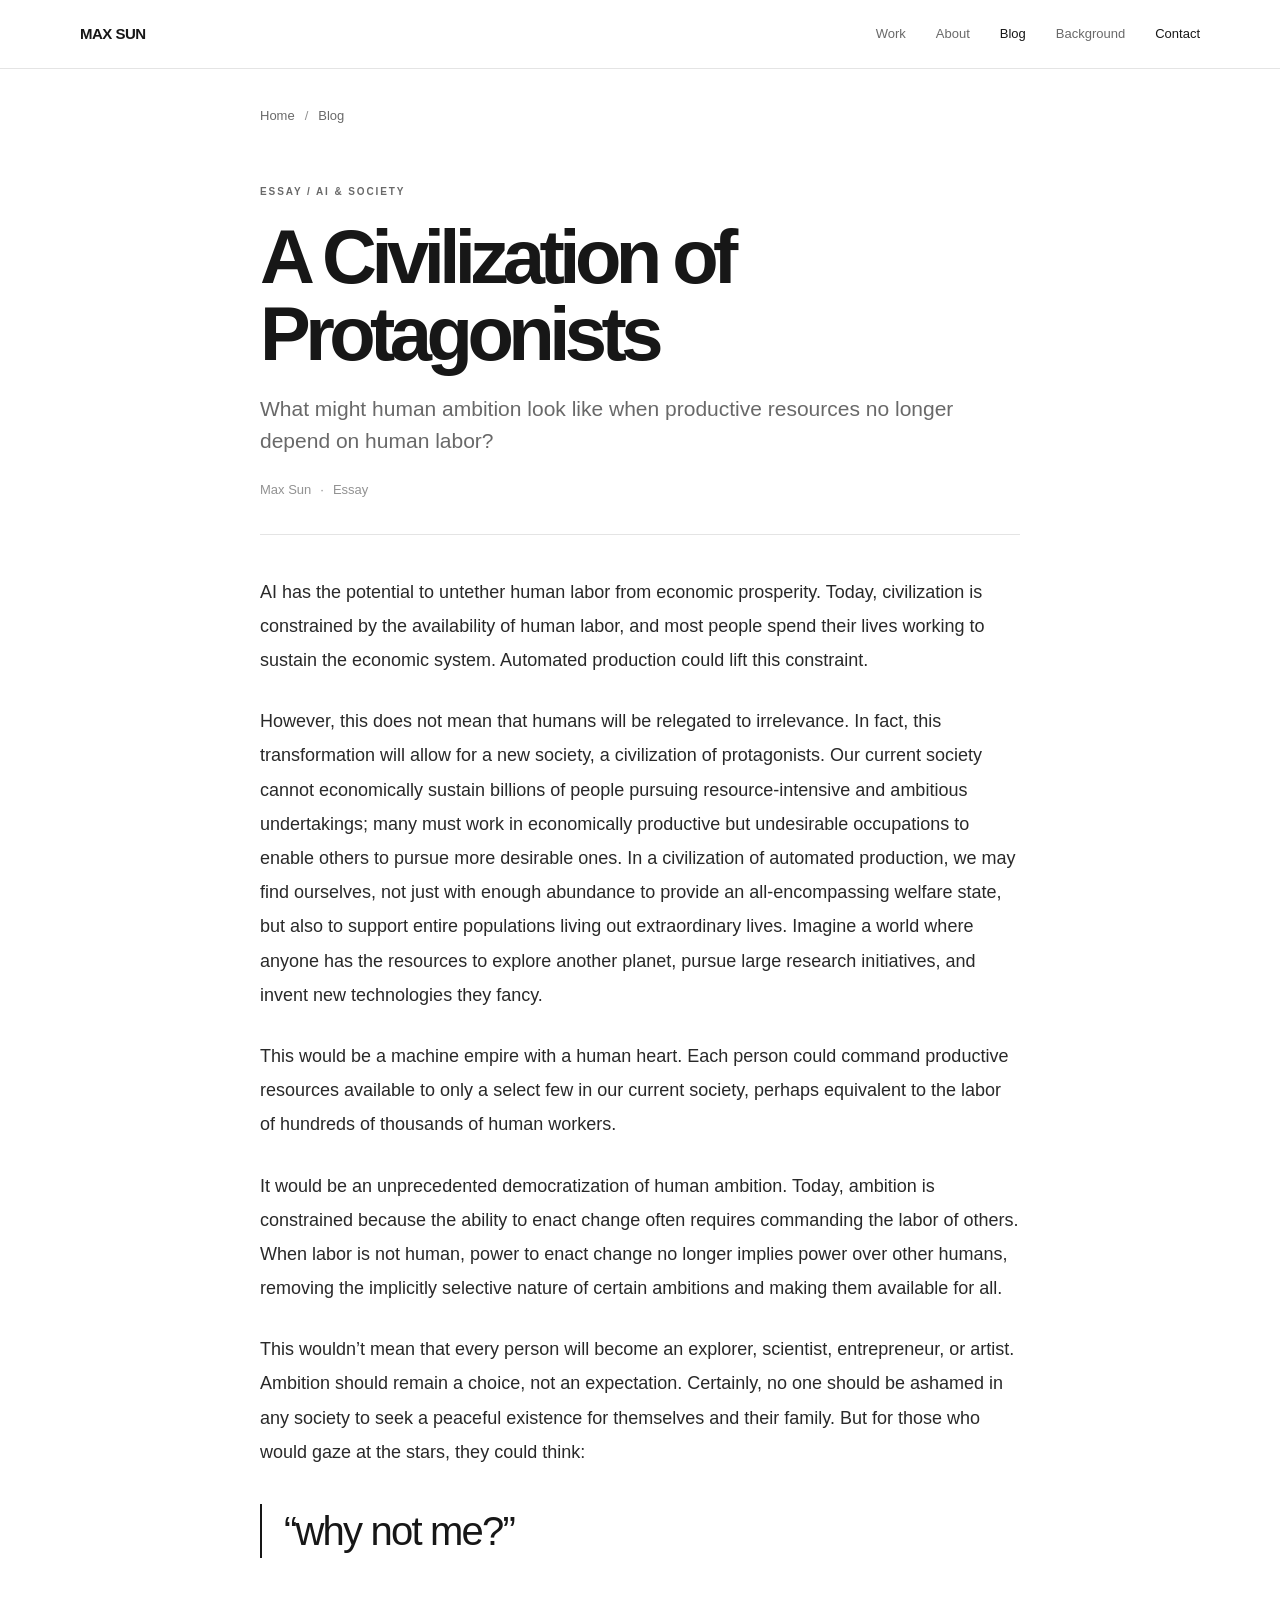
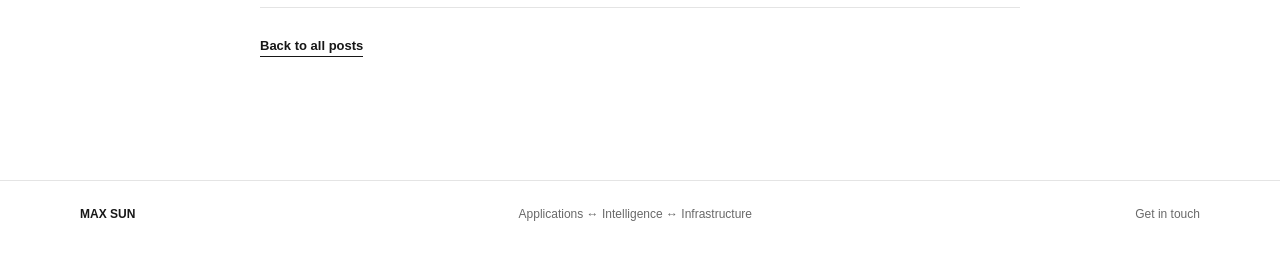
==== blog/a-civilization-of-protagonists/index.html @ 6533f036 "Add personal blog and first essay" ====
<!doctype html>
<html lang="en">
<head>
  <meta charset="utf-8">
  <meta name="viewport" content="width=device-width, initial-scale=1">
  <meta name="color-scheme" content="light">
  <meta name="description" content="A Civilization of Protagonists by Max Sun: how automated production could expand human ambition.">
  <title>A Civilization of Protagonists — Max Sun</title>
  <link rel="icon" type="image/svg+xml" href="/icon.svg">
  <link rel="stylesheet" href="/blog.css">
</head>
<body>
  <header class="nav">
    <div class="wrap nav-inner">
      <a class="wordmark" href="/" aria-label="Max Sun — home">MAX SUN</a>
      <nav class="nav-links" aria-label="Main navigation">
        <a href="/#work">Work</a><a href="/#about">About</a><a href="/blog/" aria-current="page">Blog</a><a class="optional" href="/#background">Background</a><a href="mailto:max-sm-yc@gmail.com">Contact</a>
      </nav>
    </div>
  </header>
  <main class="article-main">
    <nav class="breadcrumbs" aria-label="Breadcrumb">
      <a href="/">Home</a><span aria-hidden="true">/</span><a href="/blog/">Blog</a>
    </nav>
    <article>
      <header class="article-header">
        <p class="overline">Essay / AI &amp; Society</p>
        <h1>A Civilization of Protagonists</h1>
        <p class="article-deck">What might human ambition look like when productive resources no longer depend on human labor?</p>
        <p class="article-byline"><span>Max Sun</span><span aria-hidden="true">·</span><span>Essay</span></p>
      </header>
      <div class="article-content">
        <p>AI has the potential to untether human labor from economic prosperity. Today, civilization is constrained by the availability of human labor, and most people spend their lives working to sustain the economic system. Automated production could lift this constraint.</p>
        <p>However, this does not mean that humans will be relegated to irrelevance. In fact, this transformation will allow for a new society, a civilization of protagonists. Our current society cannot economically sustain billions of people pursuing resource-intensive and ambitious undertakings; many must work in economically productive but undesirable occupations to enable others to pursue more desirable ones. In a civilization of automated production, we may find ourselves, not just with enough abundance to provide an all-encompassing welfare state, but also to support entire populations living out extraordinary lives. Imagine a world where anyone has the resources to explore another planet, pursue large research initiatives, and invent new technologies they fancy.</p>
        <p>This would be a machine empire with a human heart. Each person could command productive resources available to only a select few in our current society, perhaps equivalent to the labor of hundreds of thousands of human workers.</p>
        <p>It would be an unprecedented democratization of human ambition. Today, ambition is constrained because the ability to enact change often requires commanding the labor of others. When labor is not human, power to enact change no longer implies power over other humans, removing the implicitly selective nature of certain ambitions and making them available for all.</p>
        <p>This wouldn’t mean that every person will become an explorer, scientist, entrepreneur, or artist. Ambition should remain a choice, not an expectation. Certainly, no one should be ashamed in any society to seek a peaceful existence for themselves and their family. But for those who would gaze at the stars, they could think:</p>
        <blockquote><p>“why not me?”</p></blockquote>
      </div>
      <footer class="article-end"><a href="/blog/">Back to all posts</a></footer>
    </article>
  </main>
  <footer>
    <div class="wrap footer-inner"><strong>MAX SUN</strong><span>Applications ↔ Intelligence ↔ Infrastructure</span><a href="mailto:max-sm-yc@gmail.com">Get in touch</a></div>
  </footer>
</body>
</html>
---- blog.css ----
:root { --ink:#171717; --muted:#696969; --faint:#929292; --line:#e4e4e4; --canvas:#fff; --soft:#f7f7f7; --max:1120px; --header:68px; }
*, *::before, *::after { box-sizing:border-box; }
html { scroll-behavior:smooth; scroll-padding-top:90px; }
body { margin:0; background:var(--canvas); color:var(--ink); font-family:Inter,ui-sans-serif,-apple-system,BlinkMacSystemFont,"Segoe UI",sans-serif; font-size:16px; line-height:1.6; -webkit-font-smoothing:antialiased; }
a { color:inherit; text-decoration:none; }
a:focus-visible { outline:2px solid var(--ink); outline-offset:4px; }
h1,h2,h3,p { margin-top:0; }
.wrap { width:min(calc(100% - 88px),var(--max)); margin-inline:auto; }
.nav { position:sticky; top:0; z-index:10; background:rgba(255,255,255,.94); border-bottom:1px solid var(--line); backdrop-filter:blur(16px); }
.nav-inner { height:var(--header); display:flex; align-items:center; justify-content:space-between; gap:24px; }
.wordmark { font-weight:750; letter-spacing:-.035em; font-size:15px; white-space:nowrap; }
.nav-links { display:flex; align-items:center; gap:30px; color:var(--muted); font-size:13px; }
.nav-links a:hover, .nav-links a[aria-current="page"] { color:var(--ink); }
.nav-links a:last-child { color:var(--ink); }
.overline { color:var(--muted); font-size:10px; letter-spacing:.19em; text-transform:uppercase; font-weight:750; }
.page-main { min-height:calc(100vh - var(--header)); }
.page-intro { padding:82px 0 52px; border-bottom:1px solid var(--line); }
.page-intro h1 { font-size:clamp(54px,8vw,94px); font-weight:690; line-height:.98; letter-spacing:-.078em; margin:20px 0 18px; }
.page-deck { max-width:640px; color:var(--muted); font-size:20px; line-height:1.65; margin:0; }
.post-list { padding:0 0 88px; }
.post-card { display:grid; grid-template-columns:minmax(120px,190px) minmax(0,1fr); gap:38px; padding:34px 0 39px; border-bottom:1px solid var(--line); }
.post-kind { color:var(--faint); font-size:11px; font-weight:700; letter-spacing:.11em; text-transform:uppercase; }
.post-title { font-size:clamp(25px,3vw,36px); font-weight:680; line-height:1.16; letter-spacing:-.055em; margin:0 0 12px; }
.post-title a:hover { text-decoration:underline; text-decoration-thickness:1px; text-underline-offset:5px; }
.post-summary { max-width:690px; color:var(--muted); font-size:16px; line-height:1.8; margin:0 0 20px; }
.read-link { display:inline-block; font-size:13px; font-weight:700; border-bottom:1px solid currentColor; padding-bottom:3px; }
.read-link:hover { color:var(--muted); }
.article-main { width:min(calc(100% - 88px),760px); margin-inline:auto; padding:37px 0 92px; }
.breadcrumbs { display:flex; gap:10px; align-items:center; color:var(--muted); font-size:13px; margin-bottom:57px; }
.breadcrumbs span { color:var(--faint); }
.breadcrumbs a:hover { color:var(--ink); text-decoration:underline; text-underline-offset:3px; }
.article-header { border-bottom:1px solid var(--line); padding-bottom:33px; margin-bottom:40px; }
.article-header h1 { font-size:clamp(43px,7.4vw,76px); font-weight:690; line-height:1.02; letter-spacing:-.073em; margin:18px 0 20px; }
.article-deck { color:var(--muted); font-size:21px; line-height:1.55; margin:0 0 22px; }
.article-byline { display:flex; gap:9px; color:var(--faint); font-size:13px; margin:0; }
.article-content { color:#292929; font-size:18px; line-height:1.9; }
.article-content p { margin:0 0 27px; }
.article-content blockquote { border-left:2px solid var(--ink); padding:2px 0 2px 22px; margin:35px 0 4px; color:var(--ink); font-size:clamp(28px,4vw,40px); line-height:1.25; letter-spacing:-.045em; }
.article-content blockquote p { margin:0; }
.article-end { border-top:1px solid var(--line); margin-top:49px; padding-top:24px; }
.article-end a { font-size:13px; font-weight:700; border-bottom:1px solid currentColor; padding-bottom:3px; }
.article-end a:hover { color:var(--muted); }
footer { border-top:1px solid var(--line); padding:24px 0 30px; }
.footer-inner { display:flex; justify-content:space-between; align-items:center; gap:20px; color:var(--muted); font-size:12px; }
.footer-inner strong { color:var(--ink); }
.footer-inner a:hover { color:var(--ink); text-decoration:underline; text-underline-offset:3px; }
@media(max-width:900px) { .wrap { width:min(calc(100% - 48px),var(--max)); } .article-main { width:min(calc(100% - 48px),760px); } .post-card { gap:24px; } }
@media(max-width:680px) { :root { --header:58px; } .wrap { width:calc(100% - 36px); } .article-main { width:calc(100% - 36px); } .nav-links { gap:15px; font-size:12px; } .nav-links .optional { display:none; } .page-intro { padding:58px 0 39px; } .page-deck { font-size:18px; } .post-card { grid-template-columns:1fr; gap:11px; padding:26px 0 30px; } .post-title { font-size:29px; } .breadcrumbs { margin-bottom:42px; } .article-main { padding-top:25px; } .article-header h1 { font-size:clamp(43px,12vw,62px); } .article-deck { font-size:18px; } .article-content { font-size:17px; line-height:1.85; } .article-content p { margin-bottom:23px; } .footer-inner { align-items:flex-start; flex-direction:column; gap:7px; } }
@media(prefers-reduced-motion:reduce) { html { scroll-behavior:auto; } }
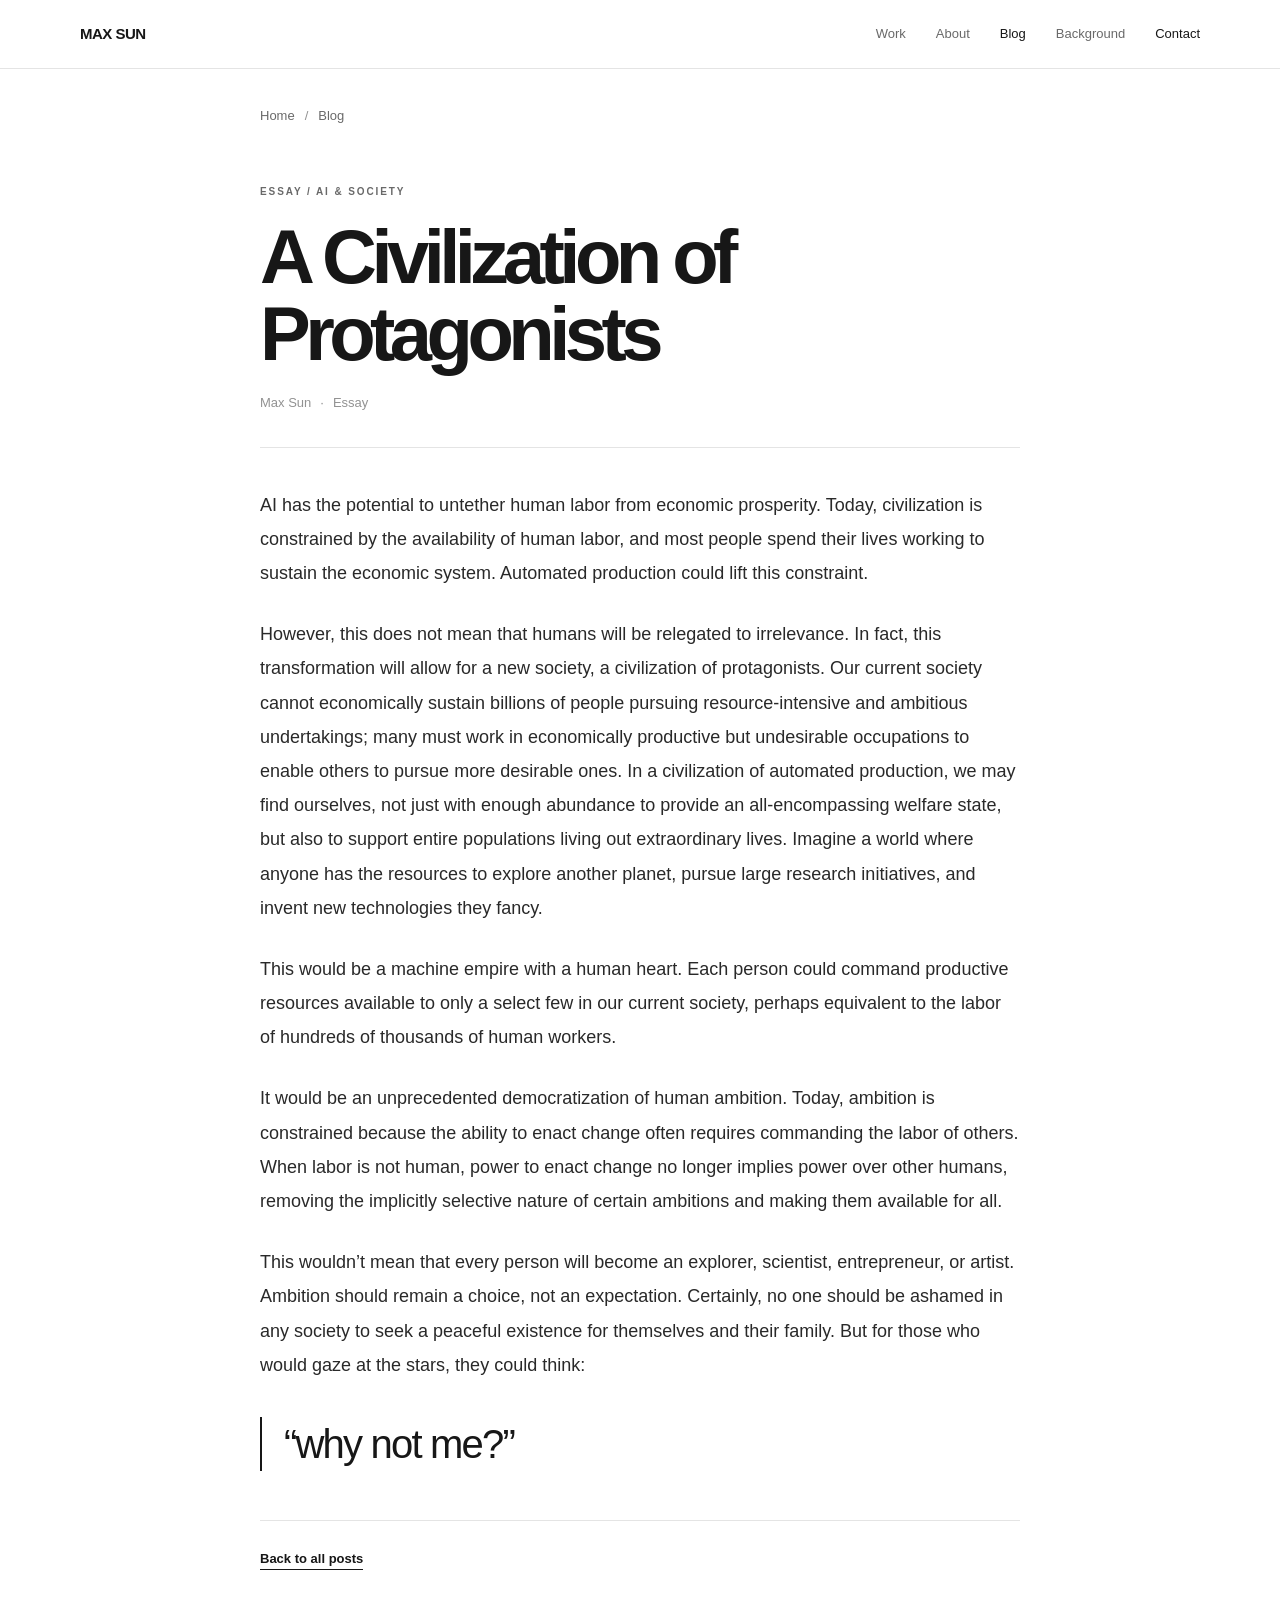
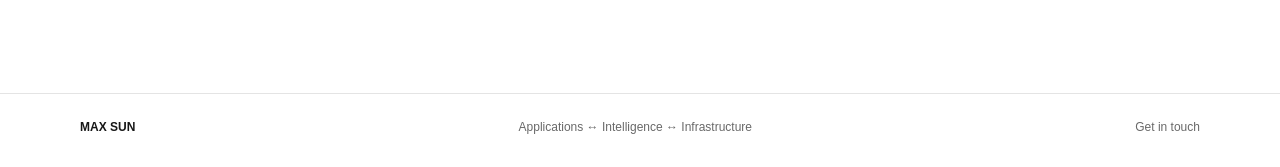
==== commit e071e669: "Update index.html" ====
--- a/blog/a-civilization-of-protagonists/index.html
+++ b/blog/a-civilization-of-protagonists/index.html
@@ -26,7 +26,6 @@
       <header class="article-header">
         <p class="overline">Essay / AI &amp; Society</p>
         <h1>A Civilization of Protagonists</h1>
-        <p class="article-deck">What might human ambition look like when productive resources no longer depend on human labor?</p>
         <p class="article-byline"><span>Max Sun</span><span aria-hidden="true">·</span><span>Essay</span></p>
       </header>
       <div class="article-content">
